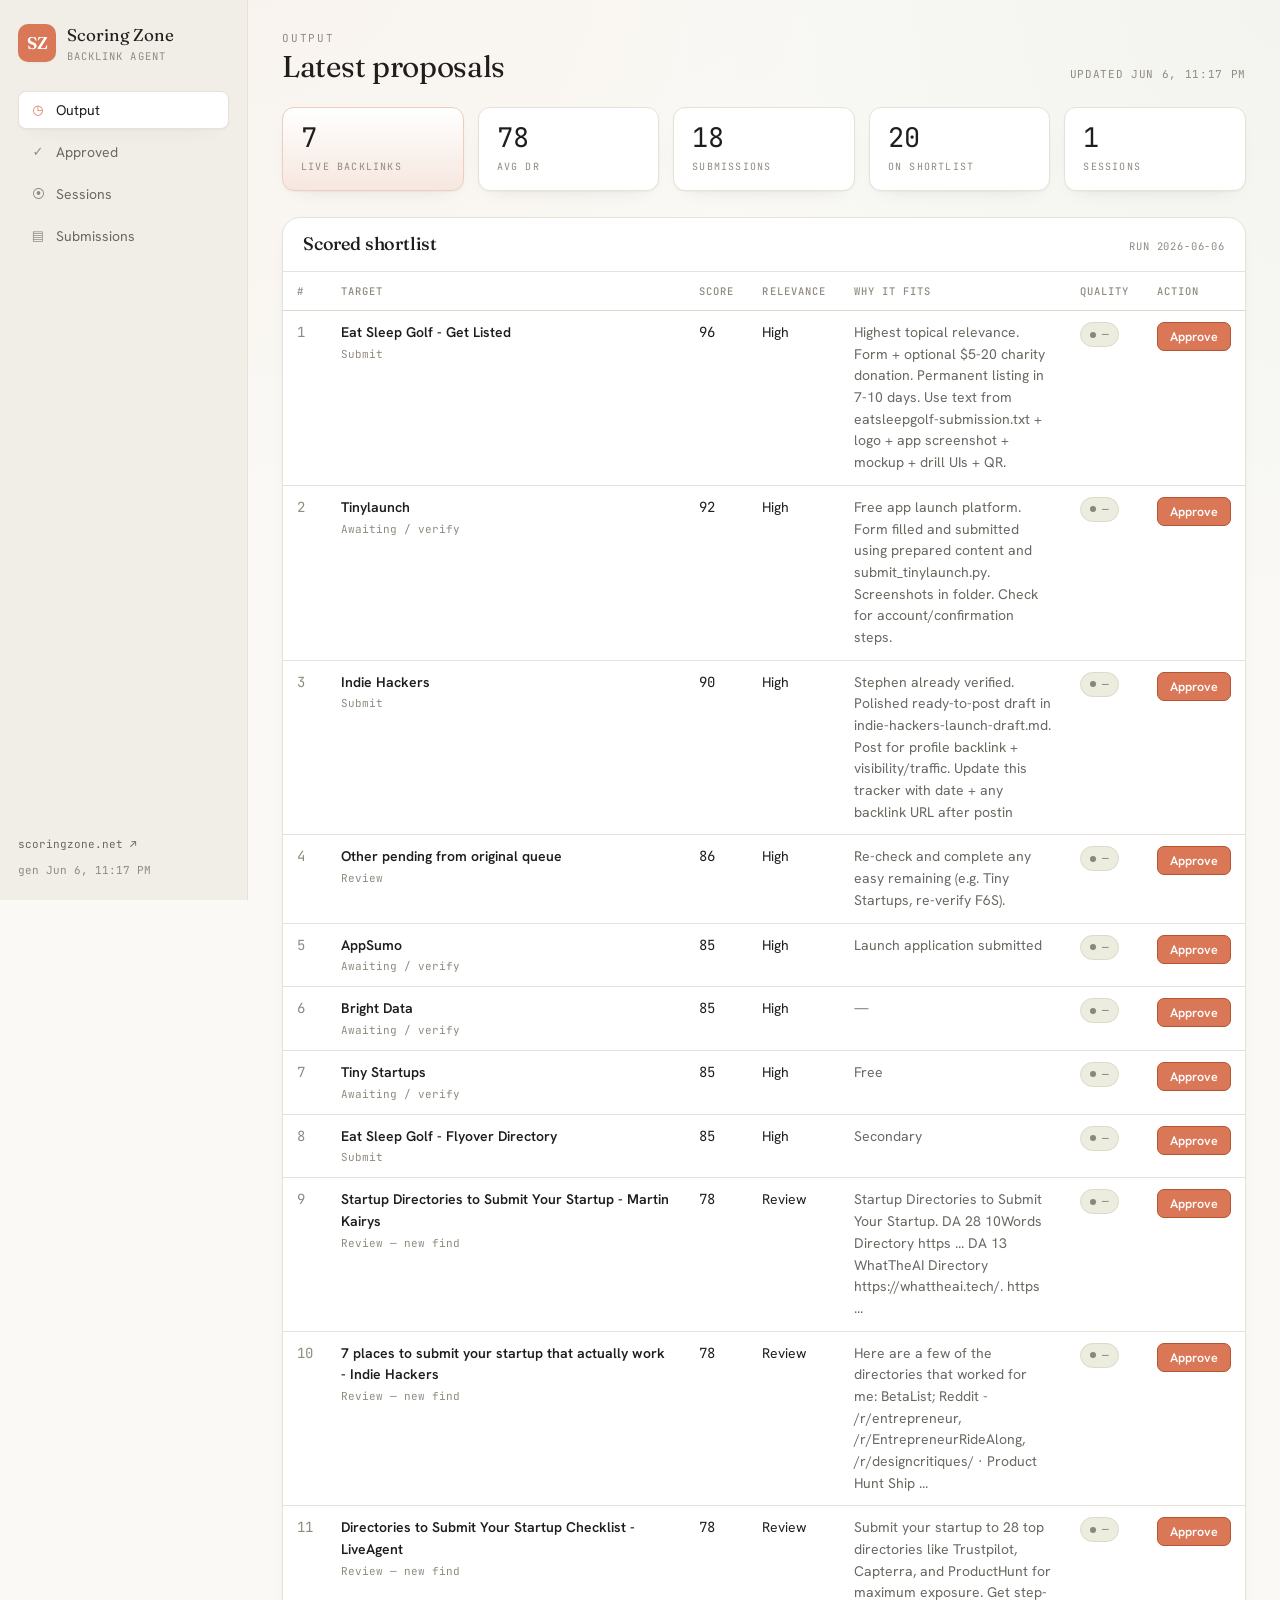
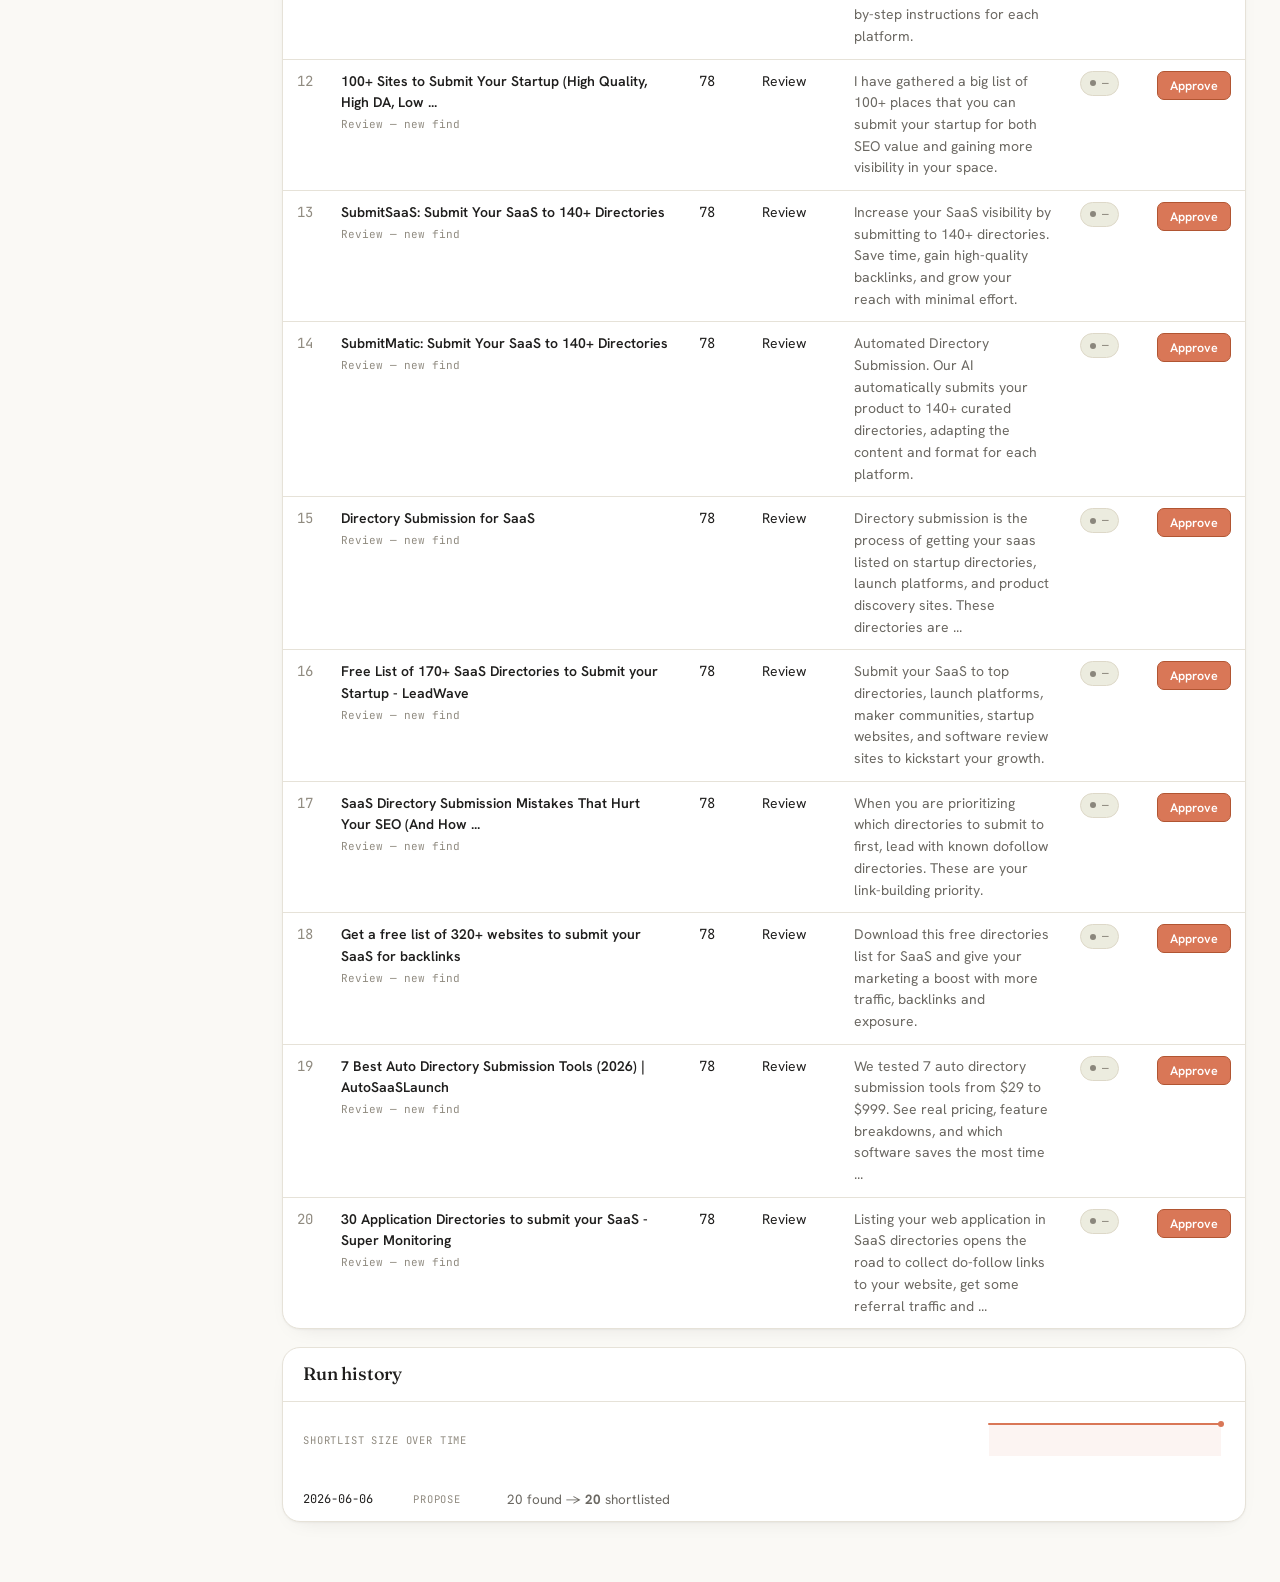
==== docs/index.html @ a73889c8 "Add data-driven qualification: spam-risk + quality-tier on every target (review item 6) Makes the di" ====
<!DOCTYPE html>
<html lang="en">
<head>
<meta charset="UTF-8" />
<meta name="viewport" content="width=device-width, initial-scale=1.0" />
<title>Scoring Zone · Backlink Dashboard</title>
<link rel="stylesheet" href="tokens.css?v=5" />
<link rel="stylesheet" href="styles.css?v=5" />
</head>
<body>
  <div class="shell">
    <aside class="sidebar">
      <div class="brand">
        <div class="mark">SZ</div>
        <div>
          <div class="brand-name">Scoring Zone</div>
          <div class="brand-sub">Backlink agent</div>
        </div>
      </div>
      <nav class="nav" id="nav">
        <button class="nav-item active" data-view="output"><span class="ic">◷</span> Output</button>
        <button class="nav-item" data-view="approved"><span class="ic">✓</span> Approved</button>
        <button class="nav-item" data-view="sessions"><span class="ic">⦿</span> Sessions</button>
        <button class="nav-item" data-view="submissions"><span class="ic">▤</span> Submissions</button>
      </nav>
      <div class="side-foot">
        <a href="https://www.scoringzone.net" target="_blank" rel="noopener">scoringzone.net ↗</a>
        <div class="gen mono" id="gen"></div>
      </div>
    </aside>

    <main class="main">
      <header class="topbar">
        <div>
          <div class="kicker" id="crumb">Output</div>
          <h1 id="title">Latest proposals</h1>
        </div>
        <div class="updated mono" id="updated"></div>
      </header>

      <section class="kpis" id="kpis"></section>

      <section class="view" id="view-output">
        <div class="panel">
          <div class="panel-head"><h2>Scored shortlist</h2><span class="panel-meta" id="proposalMeta"></span></div>
          <div class="panel-body" id="proposals"></div>
        </div>
        <div class="panel">
          <div class="panel-head"><h2>Run history</h2></div>
          <div class="panel-body" id="runs"></div>
        </div>
      </section>

      <section class="view hidden" id="view-approved">
        <div class="panel">
          <div class="panel-head"><h2>Approved — to submit</h2><span class="panel-meta" id="approvedMeta"></span></div>
          <div class="panel-body" id="approved"></div>
        </div>
      </section>

      <section class="view hidden" id="view-sessions">
        <div class="panel">
          <div class="panel-head"><h2>Steel sessions</h2><span class="panel-meta">viewer links omitted (public page)</span></div>
          <div class="panel-body" id="sessions"></div>
        </div>
      </section>

      <section class="view hidden" id="view-submissions">
        <div class="panel">
          <div class="panel-head"><h2>Directory submissions</h2><span class="panel-meta">click a column to sort</span></div>
          <div class="panel-body" id="submissions"></div>
        </div>
      </section>
    </main>
  </div>

  <script src="shared.js?v=5"></script>
  <script src="app.js?v=5"></script>
</body>
</html>
---- docs/tokens.css ----
/* ===========================================================================
   Scoring Zone Backlink Dashboard — shared design tokens (Claude style)
   Warm ink + clay on cream. Fraunces (display) · Hanken Grotesk (body) ·
   JetBrains Mono (data). Imported by all three variants + the chooser.
   =========================================================================== */

@import url('https://fonts.googleapis.com/css2?family=Fraunces:opsz,wght@9..144,400;9..144,500;9..144,600;9..144,400&family=Hanken+Grotesk:wght@400;500;600;700&family=JetBrains+Mono:wght@400;500&display=swap');

:root {
  /* surfaces */
  --bg:        #faf9f5;
  --panel:     #ffffff;
  --sunken:    #f0eee6;
  --sunken-2:  #e9e6da;
  --border:    #e6e2d8;
  --border-strong: #ddd8ca;

  /* ink */
  --ink:    #1f1e1d;
  --muted:  #6b6862;
  --faint:  #908b80;

  /* clay accent (the Claude signature) */
  --accent:      #d97757;
  --accent-ink:  #b15532;   /* readable clay for text/links on cream */
  --accent-soft: #f6e7df;   /* tint for chips / hovers */

  /* status (warm) */
  --live:    #3f7d5b;
  --live-bg: #e3ede4;
  --pending: #b8732f;
  --pending-bg: #f5e9d7;
  --blocked: #b0483c;
  --blocked-bg: #f3e1dd;
  --stone:   #807b71;
  --stone-bg:#ececdf;

  /* type */
  --font-display: 'Fraunces', Georgia, 'Times New Roman', serif;
  --font-body:    'Hanken Grotesk', ui-sans-serif, system-ui, -apple-system, sans-serif;
  --font-mono:    'JetBrains Mono', ui-monospace, 'SF Mono', Menlo, monospace;

  /* shape */
  --r-sm: 8px;
  --r:    12px;
  --r-lg: 18px;
  --shadow-soft: 0 1px 2px rgba(31,30,29,.04), 0 8px 24px -16px rgba(31,30,29,.18);
  --shadow-lift: 0 2px 4px rgba(31,30,29,.05), 0 18px 40px -24px rgba(31,30,29,.28);
}

* { box-sizing: border-box; }

html { -webkit-text-size-adjust: 100%; }

body {
  margin: 0;
  background: var(--bg);
  color: var(--ink);
  font-family: var(--font-body);
  font-size: 15.5px;
  line-height: 1.55;
  -webkit-font-smoothing: antialiased;
  text-rendering: optimizeLegibility;
  /* faint warm paper grain via layered gradients (no images) */
  background-image:
    radial-gradient(circle at 18% -10%, rgba(217,119,87,.05), transparent 42%),
    radial-gradient(circle at 100% 0%, rgba(63,125,91,.04), transparent 40%);
  background-attachment: fixed;
}

a { color: var(--accent-ink); text-decoration: none; }
a:hover { text-decoration: underline; text-underline-offset: 2px; }

h1, h2, h3 { font-family: var(--font-display); font-weight: 500; letter-spacing: -.01em; color: var(--ink); margin: 0; }
h1 { font-size: clamp(28px, 4vw, 42px); line-height: 1.05; }
h2 { font-size: clamp(20px, 2.4vw, 26px); line-height: 1.15; }

.mono { font-family: var(--font-mono); }

/* eyebrow / section label */
.kicker {
  font-family: var(--font-mono);
  font-size: 11px;
  letter-spacing: .16em;
  text-transform: uppercase;
  color: var(--faint);
}

/* status badge ----------------------------------------------------------- */
.badge {
  display: inline-flex;
  align-items: center;
  gap: 6px;
  font-family: var(--font-mono);
  font-size: 11px;
  letter-spacing: .04em;
  text-transform: uppercase;
  padding: 3px 9px;
  border-radius: 999px;
  white-space: nowrap;
  border: 1px solid transparent;
}
.badge::before { content: ""; width: 6px; height: 6px; border-radius: 50%; background: currentColor; opacity: .9; }
.badge.live    { color: var(--live);    background: var(--live-bg);    border-color: #cfe0d2; }
.badge.pending { color: var(--pending); background: var(--pending-bg); border-color: #ecdcc0; }
.badge.blocked { color: var(--blocked); background: var(--blocked-bg); border-color: #ecccc5; }
.badge.default { color: var(--stone);   background: var(--stone-bg);   border-color: #ddd8c8; }

/* DR pill ---------------------------------------------------------------- */
.dr {
  font-family: var(--font-mono);
  font-size: 13px;
  font-weight: 500;
  color: var(--ink);
}
.dr-bar { height: 4px; border-radius: 2px; background: var(--accent); opacity: .85; }
.dr-track { background: var(--sunken-2); border-radius: 2px; height: 4px; }

/* tables (shared base) --------------------------------------------------- */
table { border-collapse: collapse; width: 100%; }
th, td { text-align: left; padding: 11px 14px; vertical-align: top; }
thead th {
  font-family: var(--font-mono);
  font-size: 10.5px;
  letter-spacing: .1em;
  text-transform: uppercase;
  color: var(--faint);
  font-weight: 500;
  border-bottom: 1px solid var(--border-strong);
}
tbody td { border-bottom: 1px solid var(--border); font-size: 14px; }
tbody tr:last-child td { border-bottom: none; }
.num { font-family: var(--font-mono); font-variant-numeric: tabular-nums; }
.truncate { max-width: 1px; }      /* used with width hints per-variant */
.cell-why { color: var(--muted); }

/* sortable header affordance */
th.sortable { cursor: pointer; user-select: none; }
th.sortable:hover { color: var(--accent-ink); }
th.sortable .arrow { opacity: .5; margin-left: 4px; }
th.sortable[aria-sort] .arrow { opacity: 1; color: var(--accent-ink); }

/* sparkline -------------------------------------------------------------- */
.spark { display: block; overflow: visible; }
.spark .line {
  fill: none; stroke: var(--accent); stroke-width: 2;
  stroke-linecap: round; stroke-linejoin: round;
  stroke-dasharray: 1000; stroke-dashoffset: 1000;
  animation: spark-draw 1.1s ease forwards .2s;
}
.spark .dot { fill: var(--accent); }
.spark .area { fill: var(--accent); opacity: .08; }
@keyframes spark-draw { to { stroke-dashoffset: 0; } }

/* row reveal on load ----------------------------------------------------- */
@keyframes rise { from { opacity: 0; transform: translateY(6px); } to { opacity: 1; transform: none; } }
.reveal { animation: rise .5s ease both; }

/* empty state ------------------------------------------------------------ */
.empty {
  padding: 28px;
  text-align: center;
  color: var(--faint);
  font-family: var(--font-mono);
  font-size: 12px;
  letter-spacing: .04em;
}

@media (prefers-reduced-motion: reduce) {
  .spark .line { animation: none; stroke-dashoffset: 0; }
  .reveal { animation: none; }
}
---- docs/styles.css ----
/* Variant B — Console / Workbench. Sidebar + KPIs + dense sortable tables. */

.shell { display: grid; grid-template-columns: 248px 1fr; min-height: 100vh; }

/* sidebar ---------------------------------------------------------------- */
.sidebar {
  background: var(--sunken);
  border-right: 1px solid var(--border);
  padding: 22px 18px;
  display: flex; flex-direction: column; gap: 26px;
  position: sticky; top: 0; height: 100vh;
}
.brand { display: flex; align-items: center; gap: 11px; }
.mark {
  width: 38px; height: 38px; border-radius: 10px;
  background: var(--accent); color: #fff;
  display: grid; place-items: center;
  font-family: var(--font-display); font-weight: 600; font-size: 17px;
  box-shadow: var(--shadow-soft);
}
.brand-name { font-family: var(--font-display); font-size: 17px; }
.brand-sub { font-family: var(--font-mono); font-size: 10.5px; letter-spacing: .1em; text-transform: uppercase; color: var(--faint); }

.nav { display: flex; flex-direction: column; gap: 4px; }
.nav-item {
  display: flex; align-items: center; gap: 10px;
  font-family: var(--font-body); font-size: 14px; color: var(--muted);
  background: none; border: 1px solid transparent; border-radius: var(--r-sm);
  padding: 9px 11px; cursor: pointer; text-align: left; width: 100%;
  transition: background .15s ease, color .15s ease;
}
.nav-item .ic { font-size: 13px; width: 16px; text-align: center; color: var(--faint); }
.nav-item:hover { background: var(--sunken-2); color: var(--ink); }
.nav-item.active { background: var(--panel); color: var(--ink); border-color: var(--border); box-shadow: var(--shadow-soft); }
.nav-item.active .ic { color: var(--accent); }

.side-foot { margin-top: auto; font-family: var(--font-mono); font-size: 11px; }
.side-foot a { color: var(--muted); }
.side-foot .gen { color: var(--faint); margin-top: 10px; line-height: 1.4; }

/* main ------------------------------------------------------------------- */
.main { padding: 30px 34px 60px; max-width: 1180px; }
.topbar { display: flex; align-items: flex-end; justify-content: space-between; gap: 20px; margin-bottom: 24px; }
.topbar h1 { font-size: 30px; font-weight: 400; margin-top: 4px; }
.updated { font-size: 11px; letter-spacing: .06em; color: var(--faint); text-transform: uppercase; }

/* KPI cards */
.kpis { display: grid; grid-template-columns: repeat(5, 1fr); gap: 14px; margin-bottom: 26px; }
@media (max-width: 1080px) { .kpis { grid-template-columns: repeat(2, 1fr); } }
.kpi {
  background: var(--panel); border: 1px solid var(--border); border-radius: var(--r);
  padding: 16px 18px; box-shadow: var(--shadow-soft);
}
.kpi .v { font-family: var(--font-mono); font-size: 27px; line-height: 1; color: var(--ink); }
.kpi .v small { font-size: 14px; color: var(--faint); }
.kpi .k { font-family: var(--font-mono); font-size: 10px; letter-spacing: .12em; text-transform: uppercase; color: var(--faint); margin-top: 8px; }
.kpi.accent { background: linear-gradient(180deg, #fff, var(--accent-soft)); border-color: #eccdbf; }

/* panels + tables */
.view { display: grid; grid-template-columns: 1fr; gap: 18px; }
.view.hidden { display: none; }
.panel { background: var(--panel); border: 1px solid var(--border); border-radius: var(--r-lg); box-shadow: var(--shadow-soft); overflow: hidden; }
.panel-head { display: flex; align-items: baseline; justify-content: space-between; gap: 14px; padding: 16px 20px; border-bottom: 1px solid var(--border); }
.panel-head h2 { font-size: 18px; font-weight: 500; }
.panel-meta { font-family: var(--font-mono); font-size: 10.5px; letter-spacing: .08em; text-transform: uppercase; color: var(--faint); }
.panel-body { overflow-x: auto; }

.panel-body table { font-size: 13.5px; }
.panel-body thead th { position: sticky; top: 0; background: var(--panel); z-index: 1; }
.panel-body tbody tr:hover td { background: #fbfaf6; }
.t-name { font-weight: 600; }
.t-name .sub { display:block; font-weight: 400; font-size: 11px; color: var(--faint); font-family: var(--font-mono); margin-top: 2px; }
.t-name a { color: var(--ink); }
.t-name a:hover { color: var(--accent-ink); }
.cell-notes { color: var(--muted); max-width: 34ch; }
.cell-why { color: var(--muted); max-width: 30ch; }
.cell-date { font-family: var(--font-mono); font-size: 12px; color: var(--faint); white-space: nowrap; }

.dr-cell { display: flex; align-items: center; gap: 9px; min-width: 96px; }
.dr-cell .dr-track { flex: 1; max-width: 60px; }
.dr-cell .dr-bar { width: var(--w, 0%); }

.runs-list { display: flex; flex-direction: column; gap: 0; }
.run-row { display: flex; align-items: center; gap: 14px; padding: 11px 20px; border-bottom: 1px solid var(--border); font-size: 13.5px; }
.run-row:last-child { border-bottom: none; }
.run-row .rdate { font-family: var(--font-mono); font-size: 12px; color: var(--ink); width: 96px; }
.run-row .rmode { font-family: var(--font-mono); font-size: 10.5px; text-transform: uppercase; letter-spacing: .08em; color: var(--faint); width: 80px; }
.run-row .rfig { color: var(--muted); }
.trend-card { padding: 18px 20px; display: flex; align-items: center; justify-content: space-between; gap: 16px; }

/* Approve button (Output → Action column) ------------------------------- */
.cell-approve { white-space: nowrap; }
.approve-btn {
  font-family: var(--font-body); font-size: 12.5px; font-weight: 600;
  color: #fff; background: var(--accent); border: 1px solid var(--accent-ink);
  border-radius: 7px; padding: 5px 12px; cursor: pointer;
  transition: filter .12s ease, opacity .12s ease;
}
.approve-btn:hover { filter: brightness(1.05); }
.approve-btn:disabled { opacity: .6; cursor: default; }
.approve-btn.approve-err { background: var(--blocked-bg); color: var(--blocked); border-color: var(--blocked); }

@media (max-width: 760px) {
  .shell { grid-template-columns: 1fr; }
  .sidebar { position: static; height: auto; flex-direction: row; align-items: center; flex-wrap: wrap; gap: 14px; }
  .nav { flex-direction: row; flex-wrap: wrap; }
  .side-foot { margin: 0; }
  .cell-notes, .cell-why { display: none; }
}
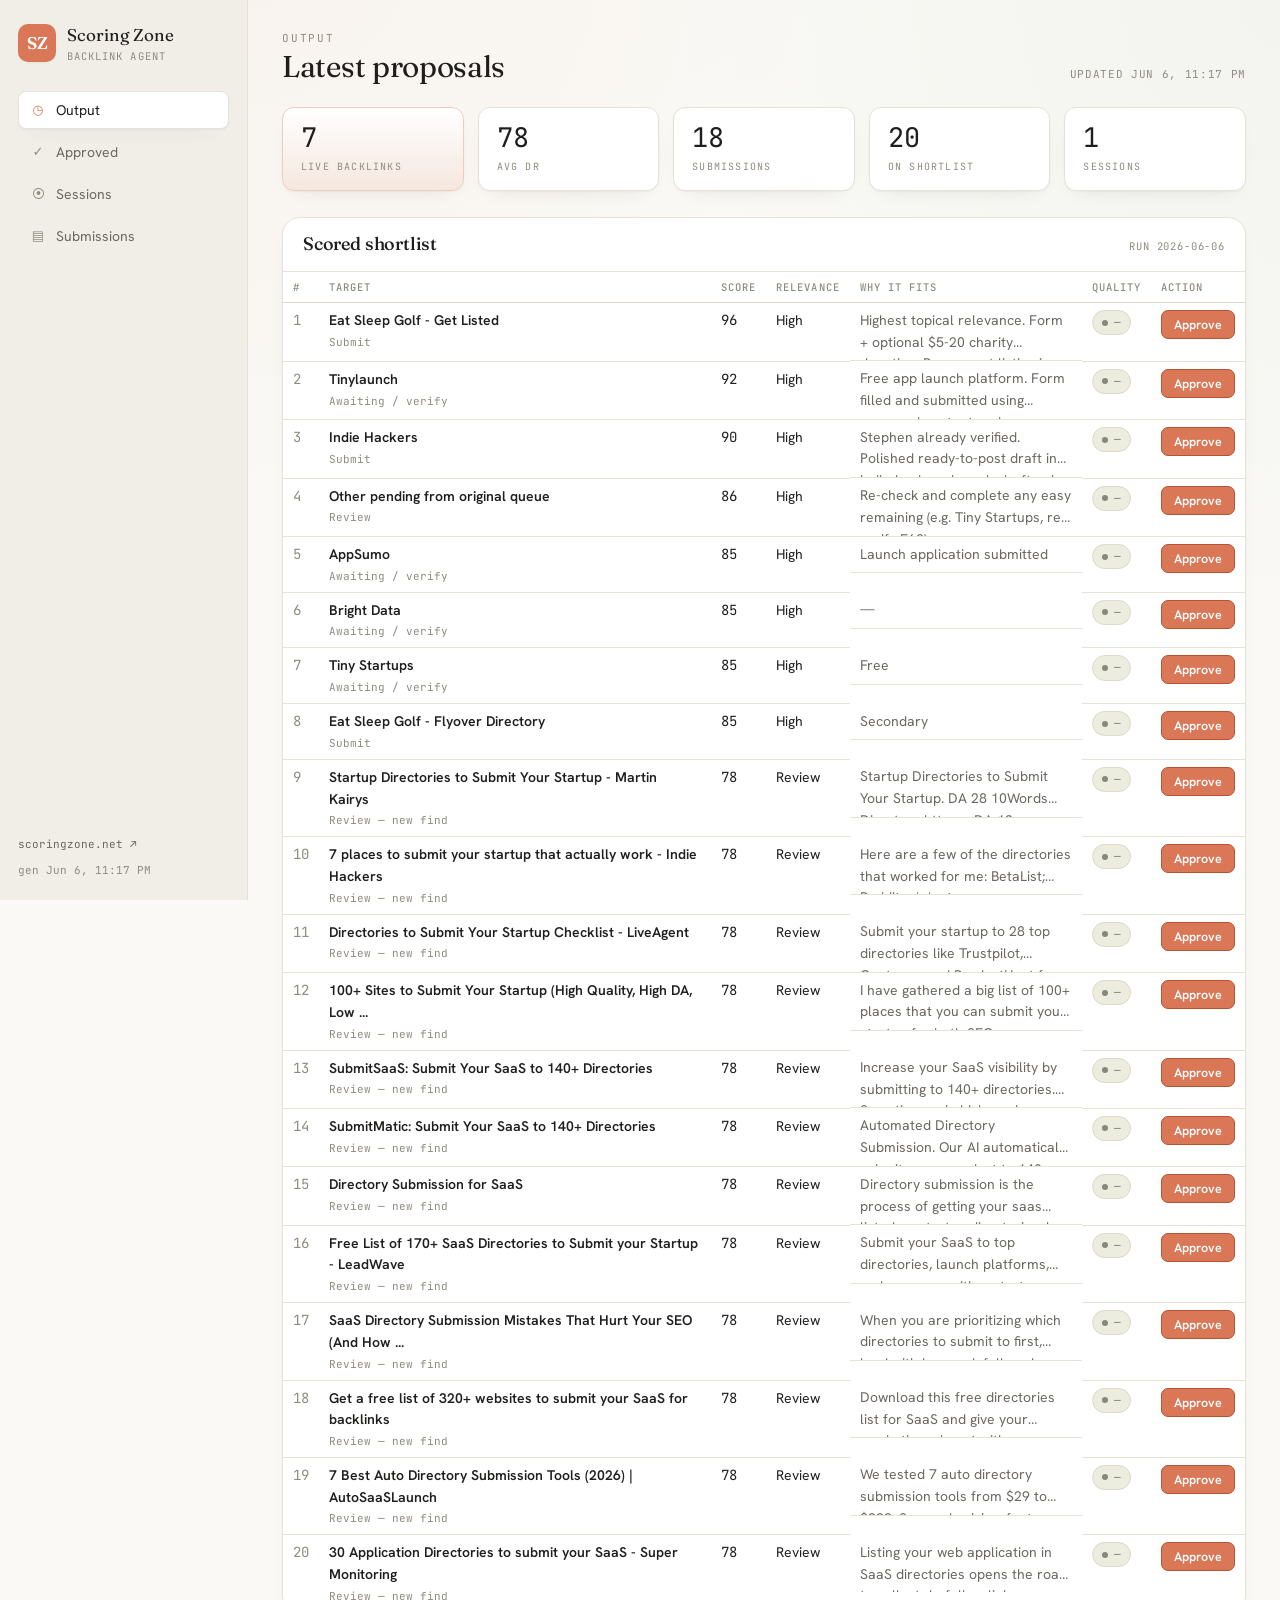
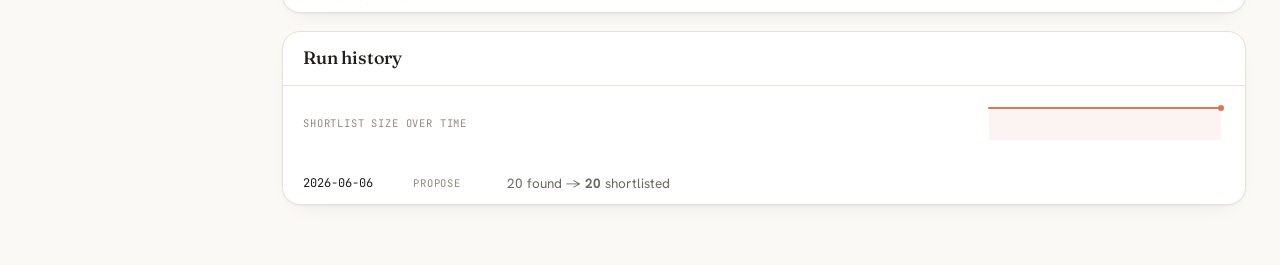
==== commit cb94df81: "Fix empty target names, show approved targets on Submissions, tighten Output table - Empty names: sc" ====
--- a/docs/index.html
+++ b/docs/index.html
@@ -4,8 +4,8 @@
 <meta charset="UTF-8" />
 <meta name="viewport" content="width=device-width, initial-scale=1.0" />
 <title>Scoring Zone · Backlink Dashboard</title>
-<link rel="stylesheet" href="tokens.css?v=5" />
-<link rel="stylesheet" href="styles.css?v=5" />
+<link rel="stylesheet" href="tokens.css?v=6" />
+<link rel="stylesheet" href="styles.css?v=6" />
 </head>
 <body>
   <div class="shell">
@@ -74,7 +74,7 @@
     </main>
   </div>
 
-  <script src="shared.js?v=5"></script>
-  <script src="app.js?v=5"></script>
+  <script src="shared.js?v=6"></script>
+  <script src="app.js?v=6"></script>
 </body>
 </html>
--- a/docs/styles.css
+++ b/docs/styles.css
@@ -73,7 +73,16 @@
 .t-name a { color: var(--ink); }
 .t-name a:hover { color: var(--accent-ink); }
 .cell-notes { color: var(--muted); max-width: 34ch; }
-.cell-why { color: var(--muted); max-width: 30ch; }
+.cell-why {
+  color: var(--muted); max-width: 260px;
+  display: -webkit-box; -webkit-line-clamp: 2; -webkit-box-orient: vertical;
+  overflow: hidden; text-overflow: ellipsis;
+}
+
+/* Output (proposals) table — compact, scannable */
+#proposals th, #proposals td { padding: 7px 10px; }
+#proposals .num { white-space: nowrap; }
+#proposals .cell-approve { white-space: nowrap; }
 .cell-date { font-family: var(--font-mono); font-size: 12px; color: var(--faint); white-space: nowrap; }
 
 .dr-cell { display: flex; align-items: center; gap: 9px; min-width: 96px; }
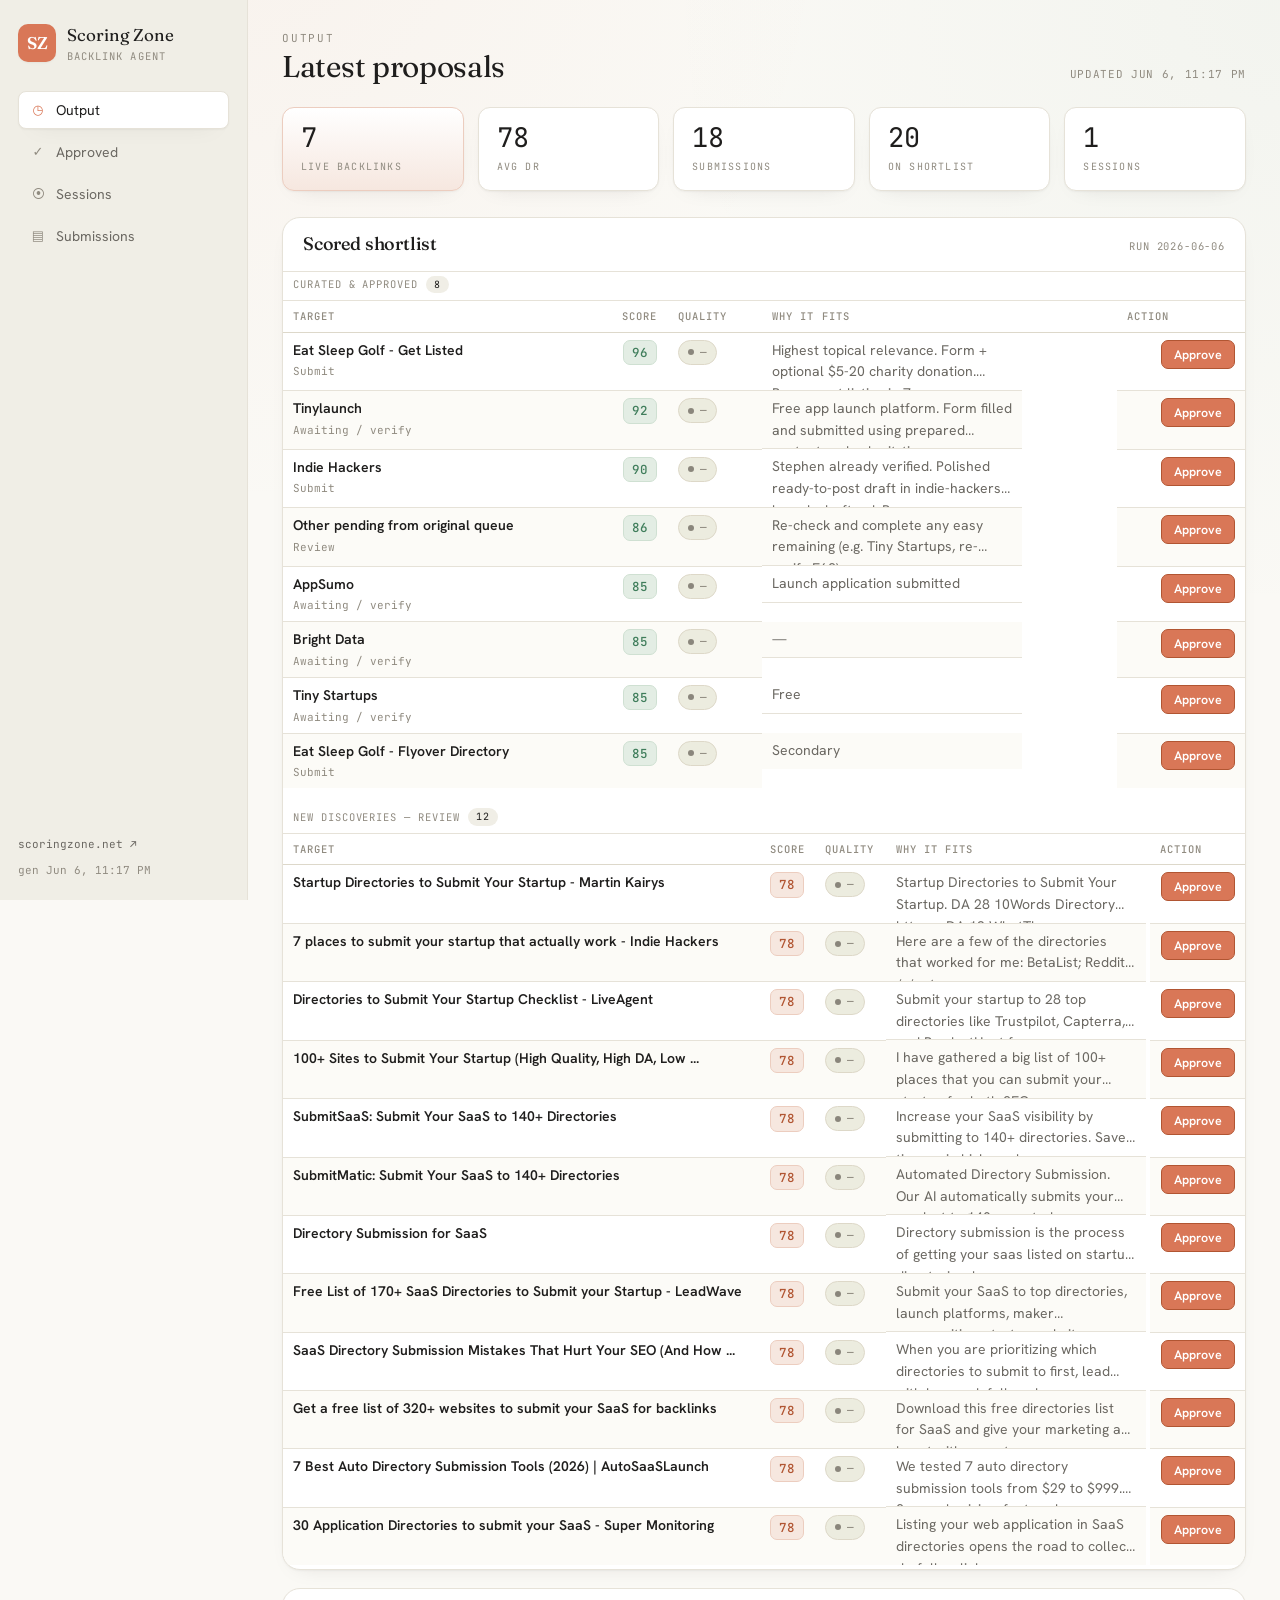
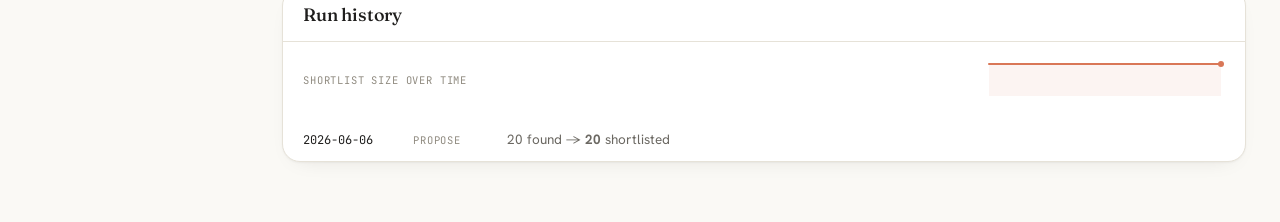
==== commit 3376a90e: "Redesign the Output shortlist into a grouped decision queue Design review fixes for the Output page:" ====
--- a/docs/index.html
+++ b/docs/index.html
@@ -4,8 +4,8 @@
 <meta charset="UTF-8" />
 <meta name="viewport" content="width=device-width, initial-scale=1.0" />
 <title>Scoring Zone · Backlink Dashboard</title>
-<link rel="stylesheet" href="tokens.css?v=6" />
-<link rel="stylesheet" href="styles.css?v=6" />
+<link rel="stylesheet" href="tokens.css?v=7" />
+<link rel="stylesheet" href="styles.css?v=7" />
 </head>
 <body>
   <div class="shell">
@@ -74,7 +74,7 @@
     </main>
   </div>
 
-  <script src="shared.js?v=6"></script>
-  <script src="app.js?v=6"></script>
+  <script src="shared.js?v=7"></script>
+  <script src="app.js?v=7"></script>
 </body>
 </html>
--- a/docs/styles.css
+++ b/docs/styles.css
@@ -79,10 +79,32 @@
   overflow: hidden; text-overflow: ellipsis;
 }
 
-/* Output (proposals) table — compact, scannable */
+/* Output (proposals) — grouped decision queue, compact + scannable */
 #proposals th, #proposals td { padding: 7px 10px; }
-#proposals .num { white-space: nowrap; }
-#proposals .cell-approve { white-space: nowrap; }
+#proposals .cell-approve { white-space: nowrap; text-align: right; }
+#proposals table { margin-bottom: 4px; }
+#proposals tbody tr:nth-child(even) td { background: #fcfbf7; }   /* subtle zebra */
+#proposals tbody tr:hover td { background: #f6f3ec; }
+
+/* group subheaders ("Curated & approved", "New discoveries — review") */
+.group-label {
+  font-family: var(--font-mono); font-size: 10.5px; letter-spacing: .09em; text-transform: uppercase;
+  color: var(--faint); padding: 16px 10px 7px; border-bottom: 1px solid var(--border);
+  display: flex; align-items: center; gap: 8px;
+}
+.group-label:first-child { padding-top: 4px; }
+.group-label span { color: var(--ink); background: var(--sunken); border-radius: 20px; padding: 1px 8px; font-size: 10px; }
+
+/* score chip — tinted by band so the best targets pop */
+.cell-score { width: 56px; text-align: center; }
+.score-chip {
+  display: inline-block; min-width: 30px; padding: 2px 8px; border-radius: 7px;
+  font-family: var(--font-mono); font-size: 12.5px; font-weight: 500; text-align: center;
+  border: 1px solid transparent;
+}
+.score-chip.band-high { color: var(--live);    background: var(--live-bg);    border-color: #cfe0d2; }
+.score-chip.band-mid  { color: var(--accent-ink); background: var(--accent-soft); border-color: #eccdbf; }
+.score-chip.band-low  { color: var(--stone);   background: var(--stone-bg);   border-color: #ddd8c8; }
 .cell-date { font-family: var(--font-mono); font-size: 12px; color: var(--faint); white-space: nowrap; }
 
 .dr-cell { display: flex; align-items: center; gap: 9px; min-width: 96px; }
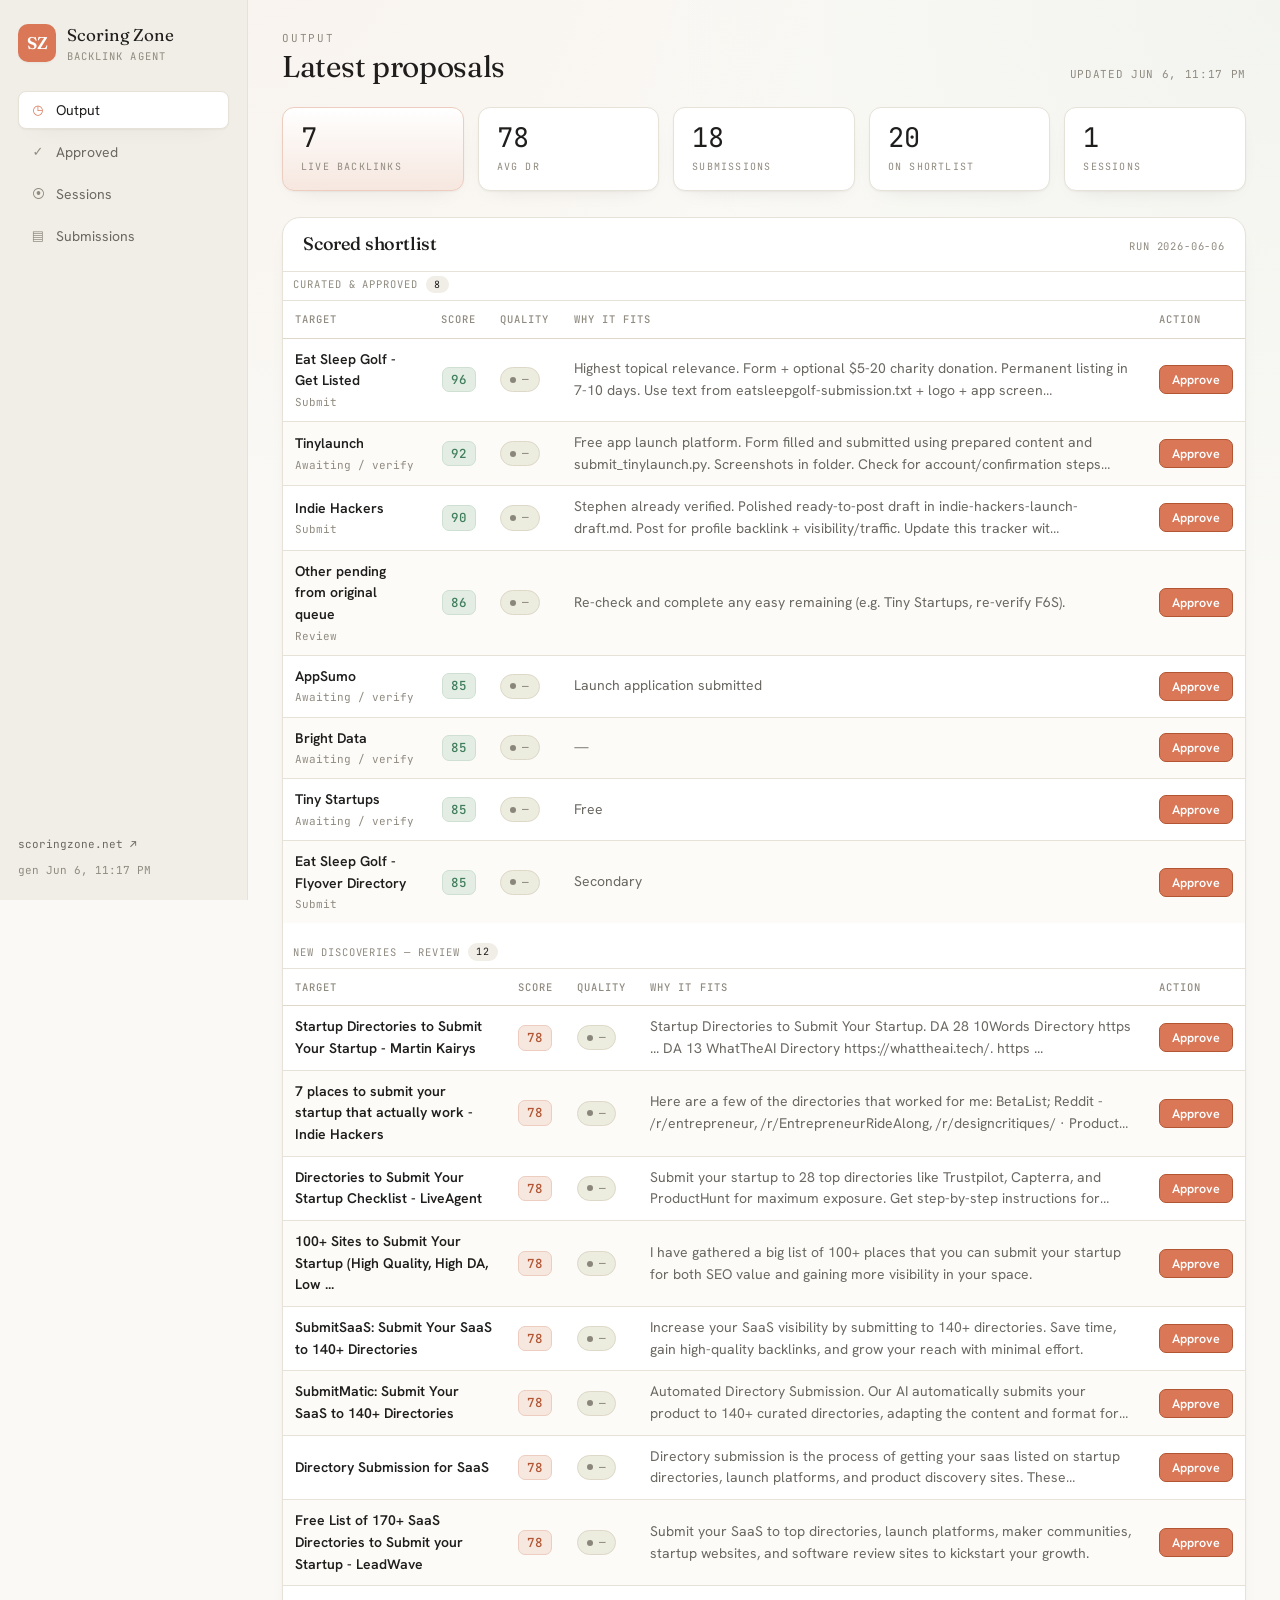
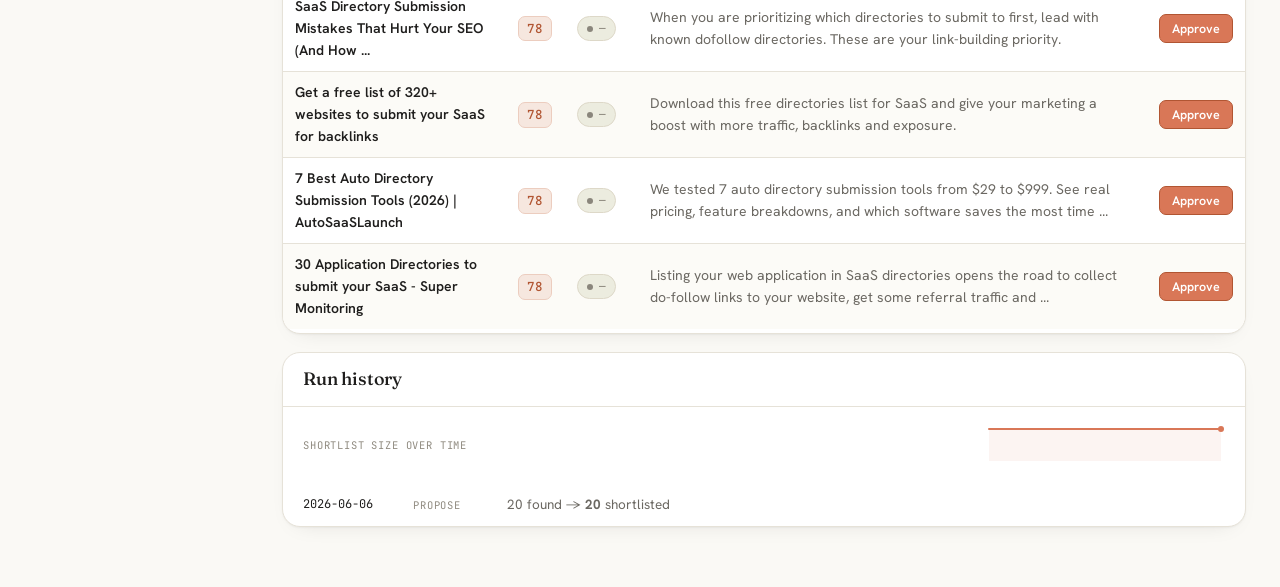
==== commit cac1334b: "Fix broken Why-it-fits cell + cut-off text in Output table The line-clamp used display:-webkit-box d" ====
--- a/docs/index.html
+++ b/docs/index.html
@@ -4,8 +4,8 @@
 <meta charset="UTF-8" />
 <meta name="viewport" content="width=device-width, initial-scale=1.0" />
 <title>Scoring Zone · Backlink Dashboard</title>
-<link rel="stylesheet" href="tokens.css?v=7" />
-<link rel="stylesheet" href="styles.css?v=7" />
+<link rel="stylesheet" href="tokens.css?v=8" />
+<link rel="stylesheet" href="styles.css?v=8" />
 </head>
 <body>
   <div class="shell">
@@ -74,7 +74,7 @@
     </main>
   </div>
 
-  <script src="shared.js?v=7"></script>
-  <script src="app.js?v=7"></script>
+  <script src="shared.js?v=8"></script>
+  <script src="app.js?v=8"></script>
 </body>
 </html>
--- a/docs/styles.css
+++ b/docs/styles.css
@@ -73,14 +73,16 @@
 .t-name a { color: var(--ink); }
 .t-name a:hover { color: var(--accent-ink); }
 .cell-notes { color: var(--muted); max-width: 34ch; }
-.cell-why {
-  color: var(--muted); max-width: 260px;
+/* The cell stays a normal table-cell (so row borders stay continuous); the clamp goes on the
+   inner span — applying display:-webkit-box to the <td> itself breaks the table layout. */
+.cell-why { color: var(--muted); min-width: 320px; }
+.cell-why .why-text {
   display: -webkit-box; -webkit-line-clamp: 2; -webkit-box-orient: vertical;
-  overflow: hidden; text-overflow: ellipsis;
+  overflow: hidden;
 }
 
 /* Output (proposals) — grouped decision queue, compact + scannable */
-#proposals th, #proposals td { padding: 7px 10px; }
+#proposals th, #proposals td { padding: 10px 12px; vertical-align: middle; }
 #proposals .cell-approve { white-space: nowrap; text-align: right; }
 #proposals table { margin-bottom: 4px; }
 #proposals tbody tr:nth-child(even) td { background: #fcfbf7; }   /* subtle zebra */
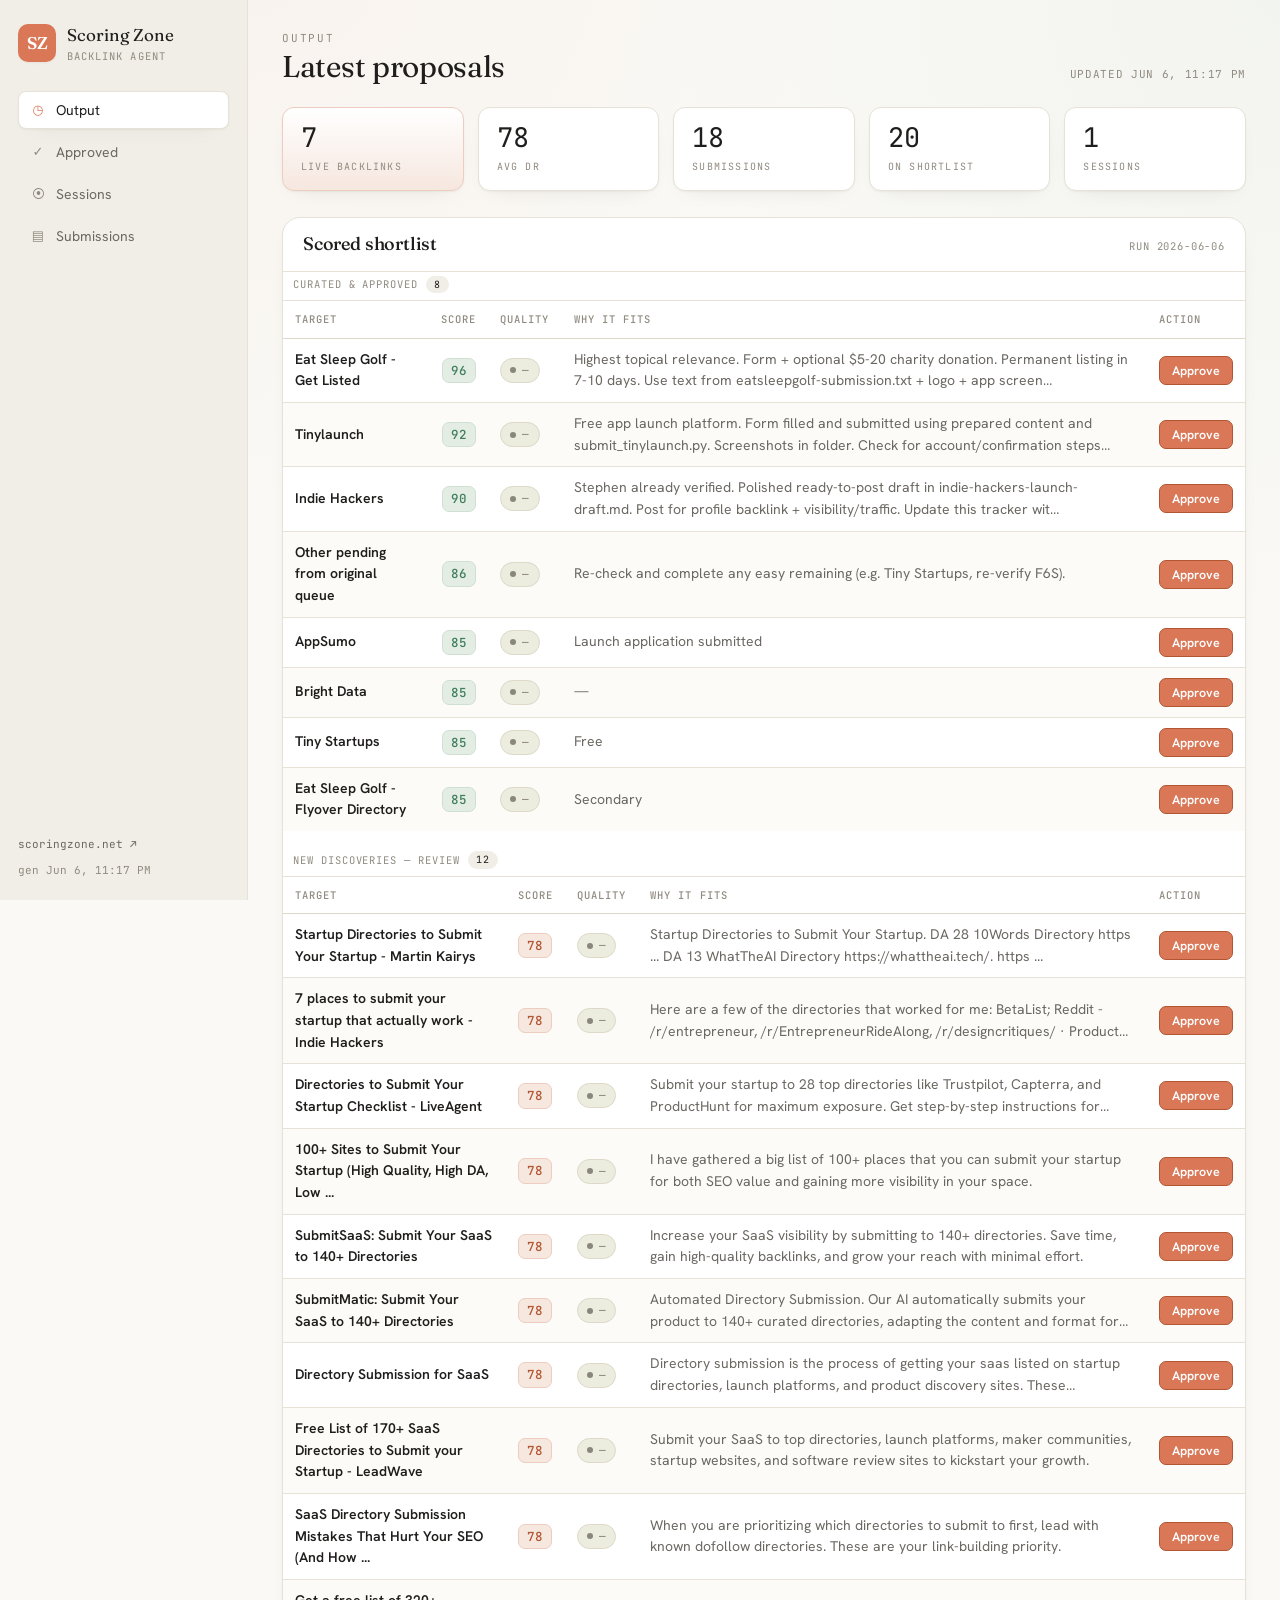
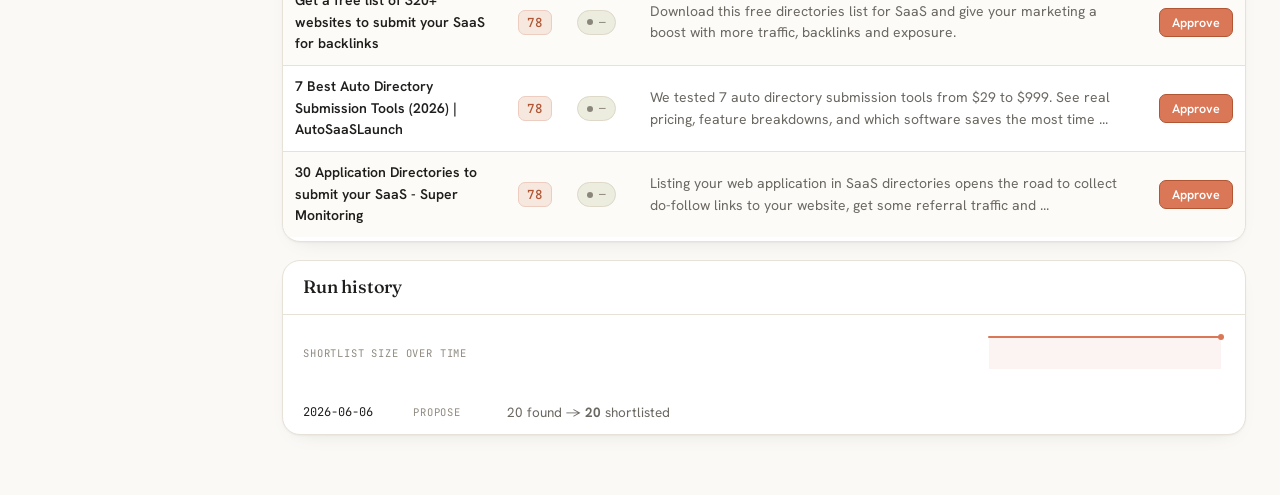
==== commit 6de74b41: "Make Curated group render identically to New discoveries Drop the extra Submit/Awaiting status sub-l" ====
--- a/docs/index.html
+++ b/docs/index.html
@@ -4,8 +4,8 @@
 <meta charset="UTF-8" />
 <meta name="viewport" content="width=device-width, initial-scale=1.0" />
 <title>Scoring Zone · Backlink Dashboard</title>
-<link rel="stylesheet" href="tokens.css?v=8" />
-<link rel="stylesheet" href="styles.css?v=8" />
+<link rel="stylesheet" href="tokens.css?v=9" />
+<link rel="stylesheet" href="styles.css?v=9" />
 </head>
 <body>
   <div class="shell">
@@ -74,7 +74,7 @@
     </main>
   </div>
 
-  <script src="shared.js?v=8"></script>
-  <script src="app.js?v=8"></script>
+  <script src="shared.js?v=9"></script>
+  <script src="app.js?v=9"></script>
 </body>
 </html>
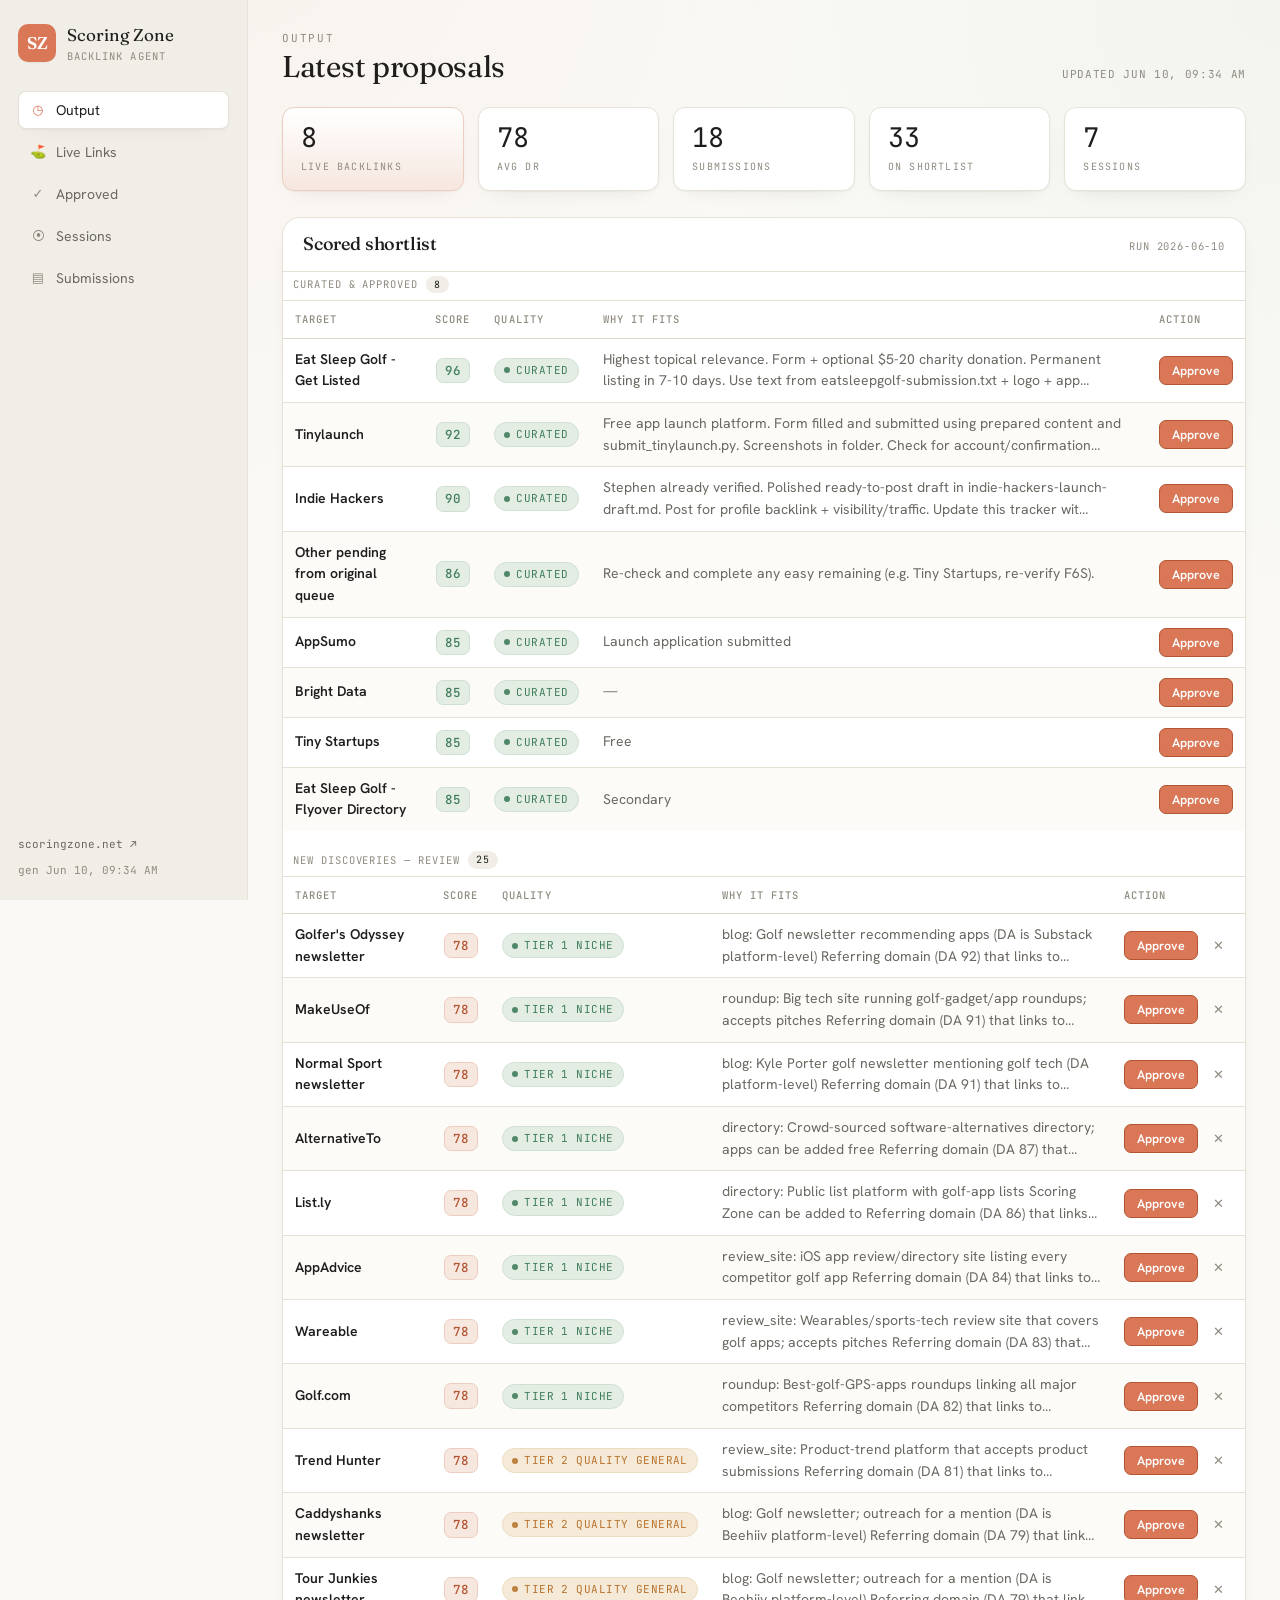
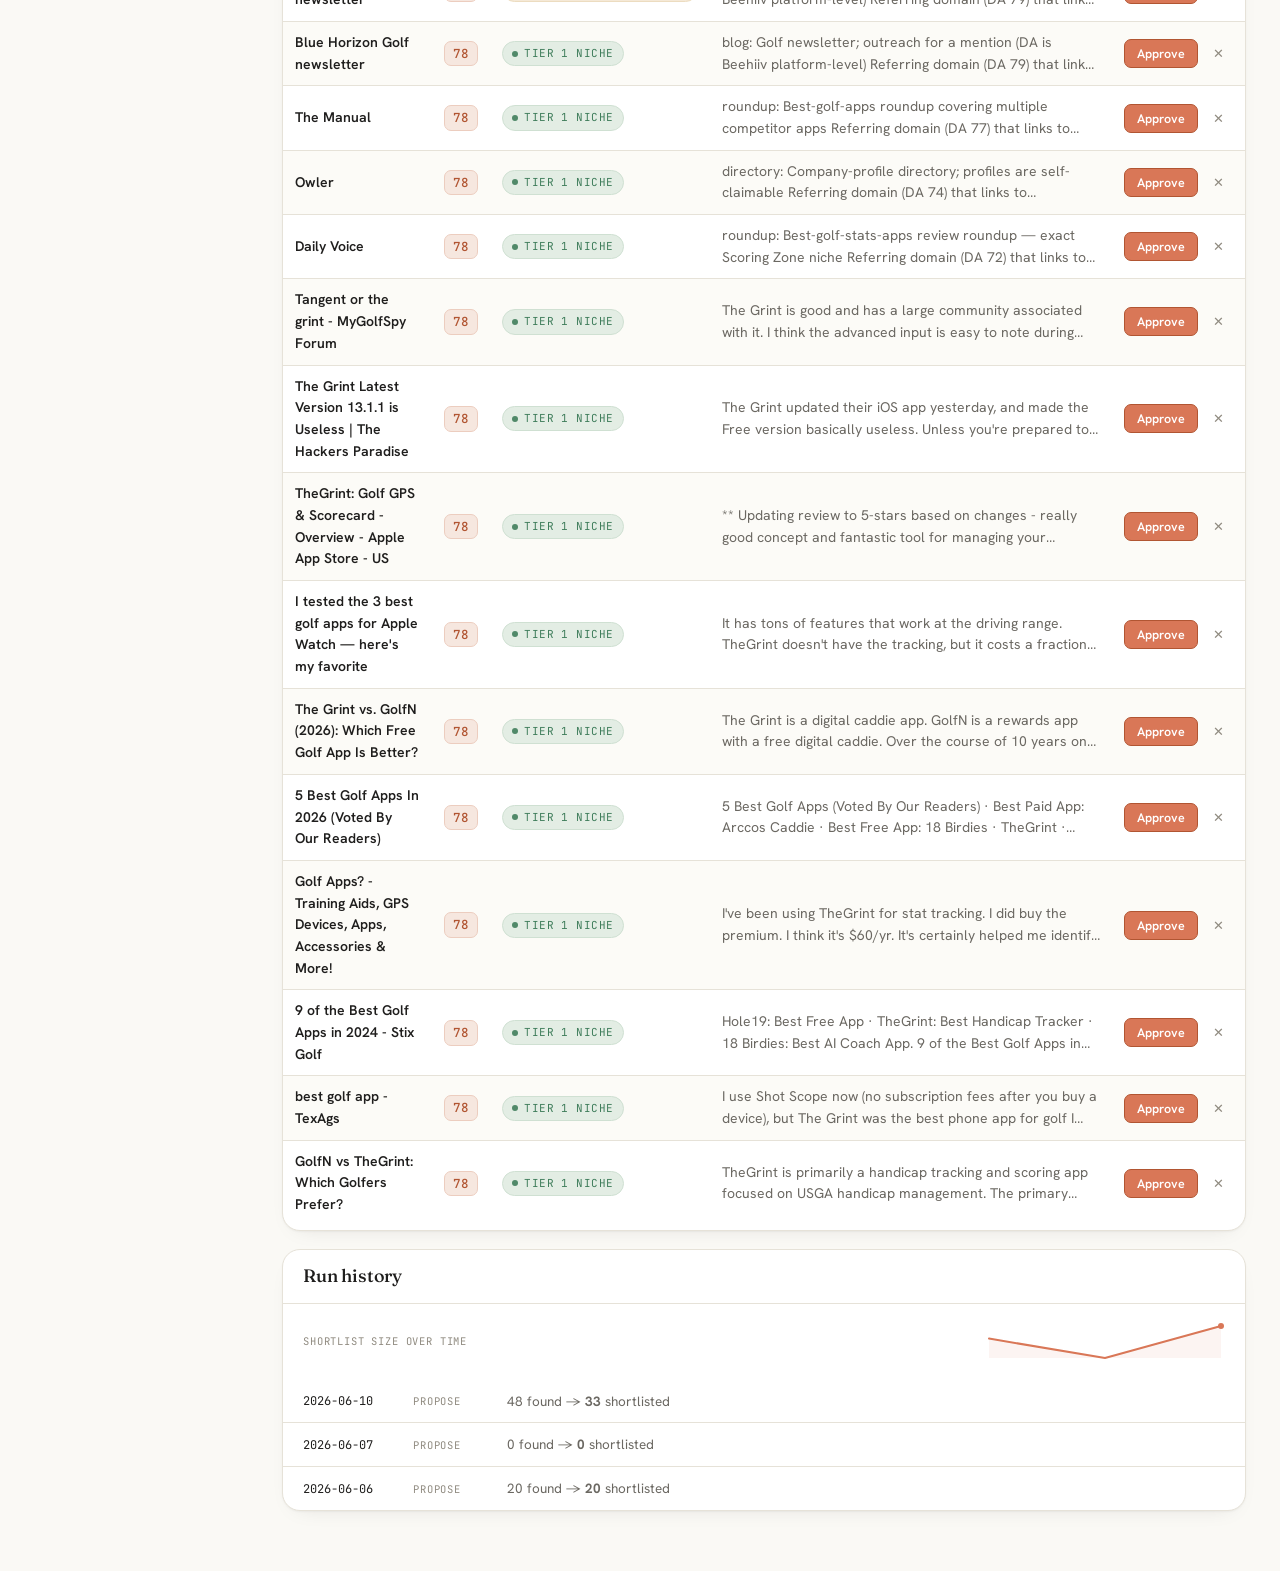
==== commit 3eb4678f: "Add Live Links verification page, Dismiss for suggestions, favicon, UX polish - Live Links tab: summ" ====
--- a/docs/index.html
+++ b/docs/index.html
@@ -4,8 +4,10 @@
 <meta charset="UTF-8" />
 <meta name="viewport" content="width=device-width, initial-scale=1.0" />
 <title>Scoring Zone · Backlink Dashboard</title>
-<link rel="stylesheet" href="tokens.css?v=9" />
-<link rel="stylesheet" href="styles.css?v=9" />
+<link rel="icon" type="image/svg+xml" href="data:image/svg+xml,%3Csvg xmlns='http://www.w3.org/2000/svg' viewBox='0 0 64 64'%3E%3Crect width='64' height='64' rx='17' fill='%23d97757'/%3E%3Ctext x='32' y='43' font-family='Georgia,serif' font-weight='600' font-size='30' fill='%23ffffff' text-anchor='middle'%3ESZ%3C/text%3E%3C/svg%3E" />
+<meta name="theme-color" content="#faf9f5" />
+<link rel="stylesheet" href="tokens.css?v=11" />
+<link rel="stylesheet" href="styles.css?v=11" />
 </head>
 <body>
   <div class="shell">
@@ -19,6 +21,7 @@
       </div>
       <nav class="nav" id="nav">
         <button class="nav-item active" data-view="output"><span class="ic">◷</span> Output</button>
+        <button class="nav-item" data-view="livelinks"><span class="ic">⛳</span> Live Links</button>
         <button class="nav-item" data-view="approved"><span class="ic">✓</span> Approved</button>
         <button class="nav-item" data-view="sessions"><span class="ic">⦿</span> Sessions</button>
         <button class="nav-item" data-view="submissions"><span class="ic">▤</span> Submissions</button>
@@ -51,6 +54,22 @@
         </div>
       </section>
 
+      <section class="view hidden" id="view-livelinks">
+        <div class="ll-summary" id="llSummary"></div>
+        <div class="panel panel-live">
+          <div class="panel-head"><h2>Live backlinks</h2><span class="panel-meta" id="llLiveMeta"></span></div>
+          <div class="panel-body" id="llLive"></div>
+        </div>
+        <div class="panel">
+          <div class="panel-head"><h2>Watching — awaiting link</h2><span class="panel-meta" id="llWatchMeta"></span></div>
+          <div class="panel-body" id="llWatching"></div>
+        </div>
+        <div class="panel">
+          <div class="panel-head"><h2>Needs attention</h2><span class="panel-meta" id="llAttnMeta"></span></div>
+          <div class="panel-body" id="llAttention"></div>
+        </div>
+      </section>
+
       <section class="view hidden" id="view-approved">
         <div class="panel">
           <div class="panel-head"><h2>Approved — to submit</h2><span class="panel-meta" id="approvedMeta"></span></div>
@@ -74,7 +93,7 @@
     </main>
   </div>
 
-  <script src="shared.js?v=9"></script>
-  <script src="app.js?v=9"></script>
+  <script src="shared.js?v=11"></script>
+  <script src="app.js?v=11"></script>
 </body>
 </html>
--- a/docs/tokens.css
+++ b/docs/tokens.css
@@ -158,15 +158,44 @@
 
 /* empty state ------------------------------------------------------------ */
 .empty {
-  padding: 28px;
+  padding: 40px 28px;
   text-align: center;
   color: var(--faint);
   font-family: var(--font-mono);
   font-size: 12px;
   letter-spacing: .04em;
 }
+.empty .empty-ic { display: block; font-size: 26px; color: var(--faint); margin-bottom: 10px; }
+.empty .empty-title { font-family: var(--font-body); font-size: 14.5px; font-weight: 600; color: var(--muted); letter-spacing: 0; }
+.empty .empty-hint { font-family: var(--font-mono); font-size: 11.5px; letter-spacing: .03em; color: var(--faint); margin-top: 5px; }
+
+/* keyboard focus — visible rings for tab navigation ----------------------- */
+:is(a, button, [tabindex]):focus-visible {
+  outline: 2px solid var(--accent);
+  outline-offset: 2px;
+  border-radius: 4px;
+}
+th.sortable:focus-visible { outline: 2px solid var(--accent); outline-offset: -2px; }
+
+/* toasts — action feedback (bottom-right, auto-dismiss) ------------------- */
+#toasts { position: fixed; right: 18px; bottom: 18px; display: flex; flex-direction: column; gap: 8px; z-index: 100; }
+.toast {
+  font-family: var(--font-mono); font-size: 12px; letter-spacing: .02em;
+  padding: 10px 14px; border-radius: var(--r-sm); border: 1px solid; box-shadow: var(--shadow-lift);
+  max-width: 340px; animation: toast-in .25s ease; transition: opacity .3s ease, transform .3s ease;
+}
+.toast.success { color: var(--live); background: var(--live-bg); border-color: #cfe0d2; }
+.toast.error   { color: var(--blocked); background: var(--blocked-bg); border-color: #ecccc5; }
+.toast.out { opacity: 0; transform: translateY(6px); }
+@keyframes toast-in { from { opacity: 0; transform: translateY(8px); } }
+
+/* row exit (dismissed suggestion) ----------------------------------------- */
+@keyframes row-fade { to { opacity: 0; } }
+tr.row-out td { animation: row-fade .25s ease forwards; }
 
 @media (prefers-reduced-motion: reduce) {
   .spark .line { animation: none; stroke-dashoffset: 0; }
   .reveal { animation: none; }
-}
+  .toast { animation: none; }
+  tr.row-out td { animation-duration: .01s; }
+}
--- a/docs/styles.css
+++ b/docs/styles.css
@@ -130,13 +130,51 @@
   transition: filter .12s ease, opacity .12s ease;
 }
 .approve-btn:hover { filter: brightness(1.05); }
-.approve-btn:disabled { opacity: .6; cursor: default; }
+.approve-btn:disabled { opacity: .5; cursor: not-allowed; filter: saturate(.4); }
 .approve-btn.approve-err { background: var(--blocked-bg); color: var(--blocked); border-color: var(--blocked); }
+
+/* Dismiss ✕ (discoveries only) — quiet until hovered, destructive on hover */
+.dismiss-btn {
+  font-size: 13px; line-height: 1; color: var(--faint); background: transparent;
+  border: 1px solid transparent; border-radius: 7px; padding: 5px 8px; cursor: pointer;
+  margin-left: 6px; transition: color .12s ease, background .12s ease;
+}
+.dismiss-btn:hover { color: var(--blocked); background: var(--blocked-bg); border-color: #ecccc5; }
+.dismiss-btn:disabled { opacity: .5; cursor: not-allowed; }
+
+/* Secondary action: "Mark submitted" on the Approved tab (outline style) */
+.mark-btn {
+  font-family: var(--font-body); font-size: 12px; font-weight: 600;
+  color: var(--accent-ink); background: transparent; border: 1px solid var(--border-strong);
+  border-radius: 7px; padding: 5px 10px; cursor: pointer; white-space: nowrap;
+  transition: background .12s ease, border-color .12s ease;
+}
+.mark-btn:hover { background: var(--accent-soft); border-color: #eccdbf; }
+.mark-btn:disabled { opacity: .5; cursor: not-allowed; }
+
+/* Live Links — summary strip + the "wins" panel --------------------------- */
+.ll-summary { display: flex; gap: 14px; flex-wrap: wrap; }
+.ll-stat {
+  display: flex; align-items: baseline; gap: 9px; background: var(--panel);
+  border: 1px solid var(--border); border-radius: var(--r); padding: 12px 18px;
+  box-shadow: var(--shadow-soft);
+}
+.ll-stat .n { font-family: var(--font-mono); font-size: 24px; line-height: 1; }
+.ll-stat .l { font-family: var(--font-mono); font-size: 10px; letter-spacing: .12em; text-transform: uppercase; color: var(--faint); }
+.ll-stat.live .n { color: var(--live); }
+.ll-stat.watching .n { color: var(--pending); }
+.ll-stat.attention .n { color: var(--blocked); }
+
+.panel-live { border-color: #cfe0d2; }
+.panel-live .panel-head { background: linear-gradient(180deg, #fff, var(--live-bg)); border-bottom-color: #cfe0d2; }
+.panel-live .panel-head h2::before { content: "●"; color: var(--live); font-size: 10px; margin-right: 8px; vertical-align: 2px; }
+.due-now { font-family: var(--font-mono); font-size: 12px; color: var(--accent-ink); font-weight: 600; }
+.waiting { color: var(--faint); font-family: var(--font-mono); font-size: 11px; }
 
 @media (max-width: 760px) {
   .shell { grid-template-columns: 1fr; }
   .sidebar { position: static; height: auto; flex-direction: row; align-items: center; flex-wrap: wrap; gap: 14px; }
   .nav { flex-direction: row; flex-wrap: wrap; }
   .side-foot { margin: 0; }
-  .cell-notes, .cell-why { display: none; }
+  .cell-notes, .cell-why, .cell-found, .cell-attempts { display: none; }
 }
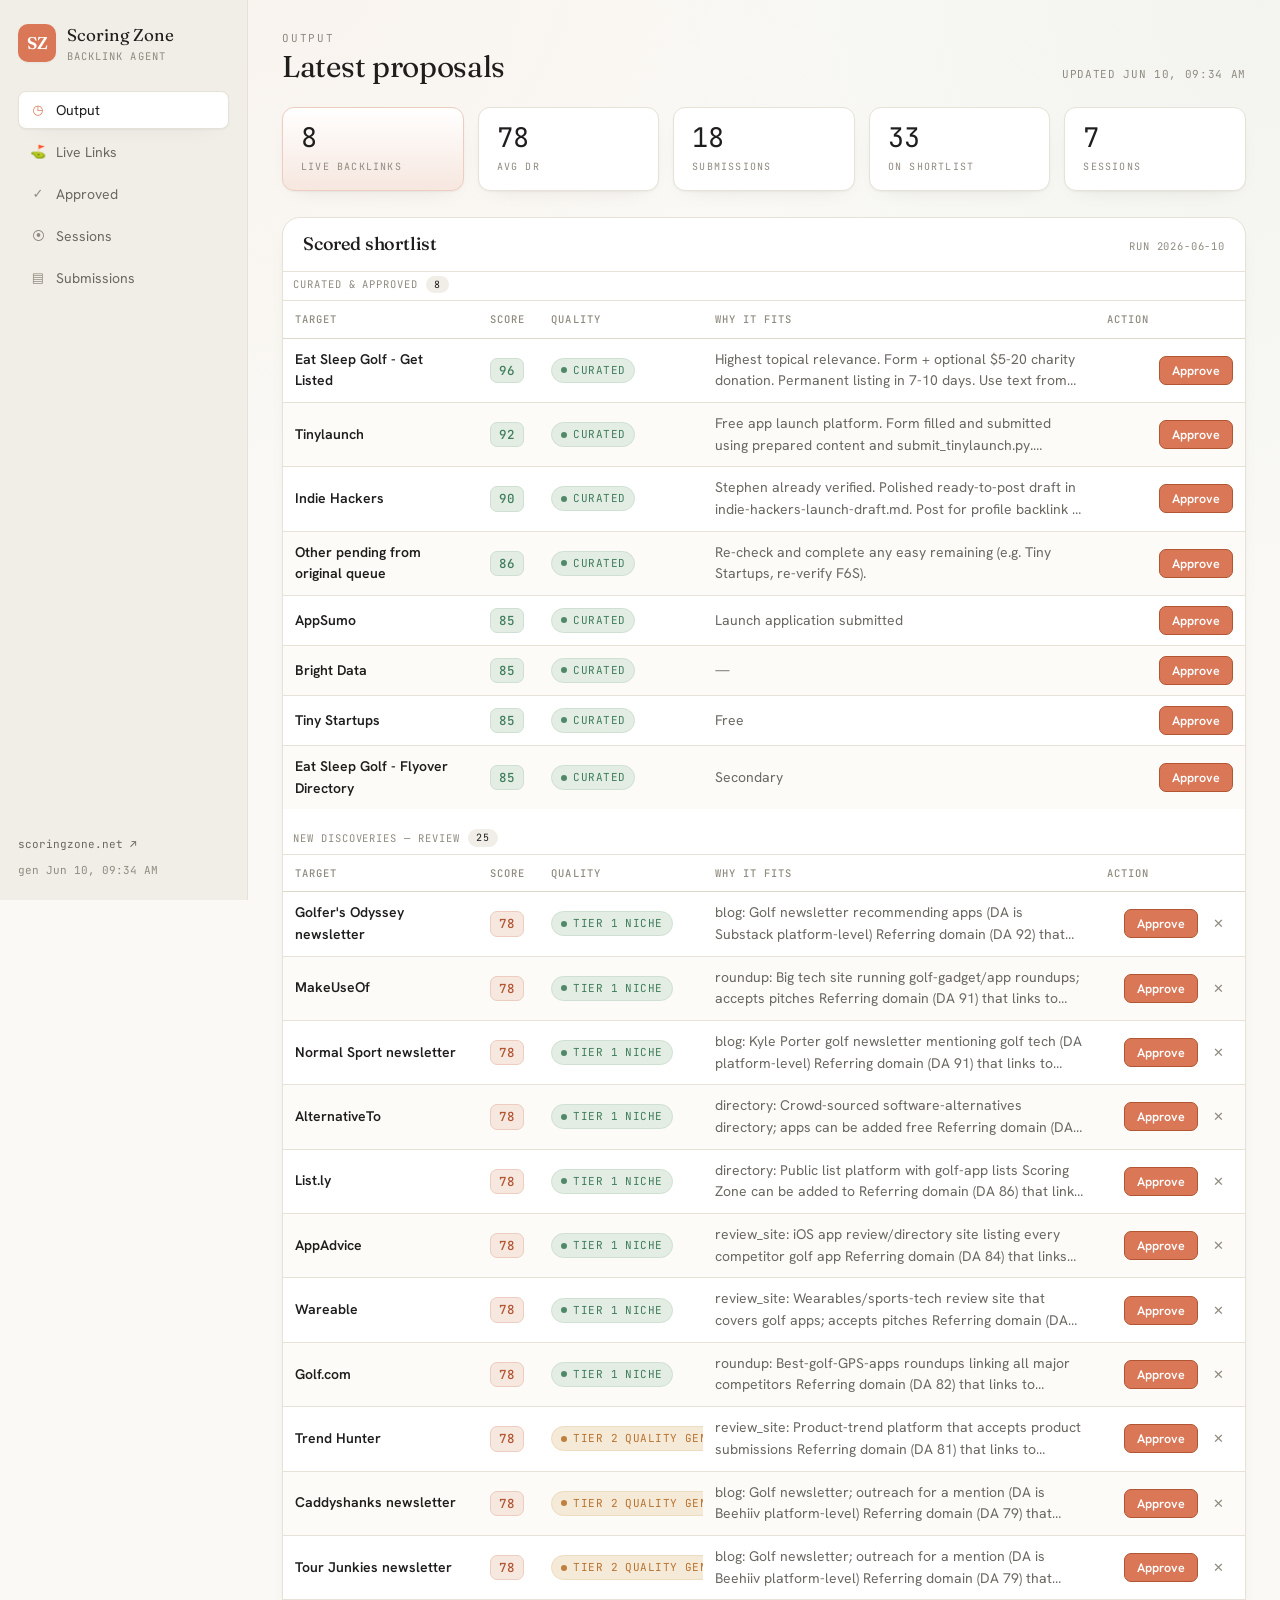
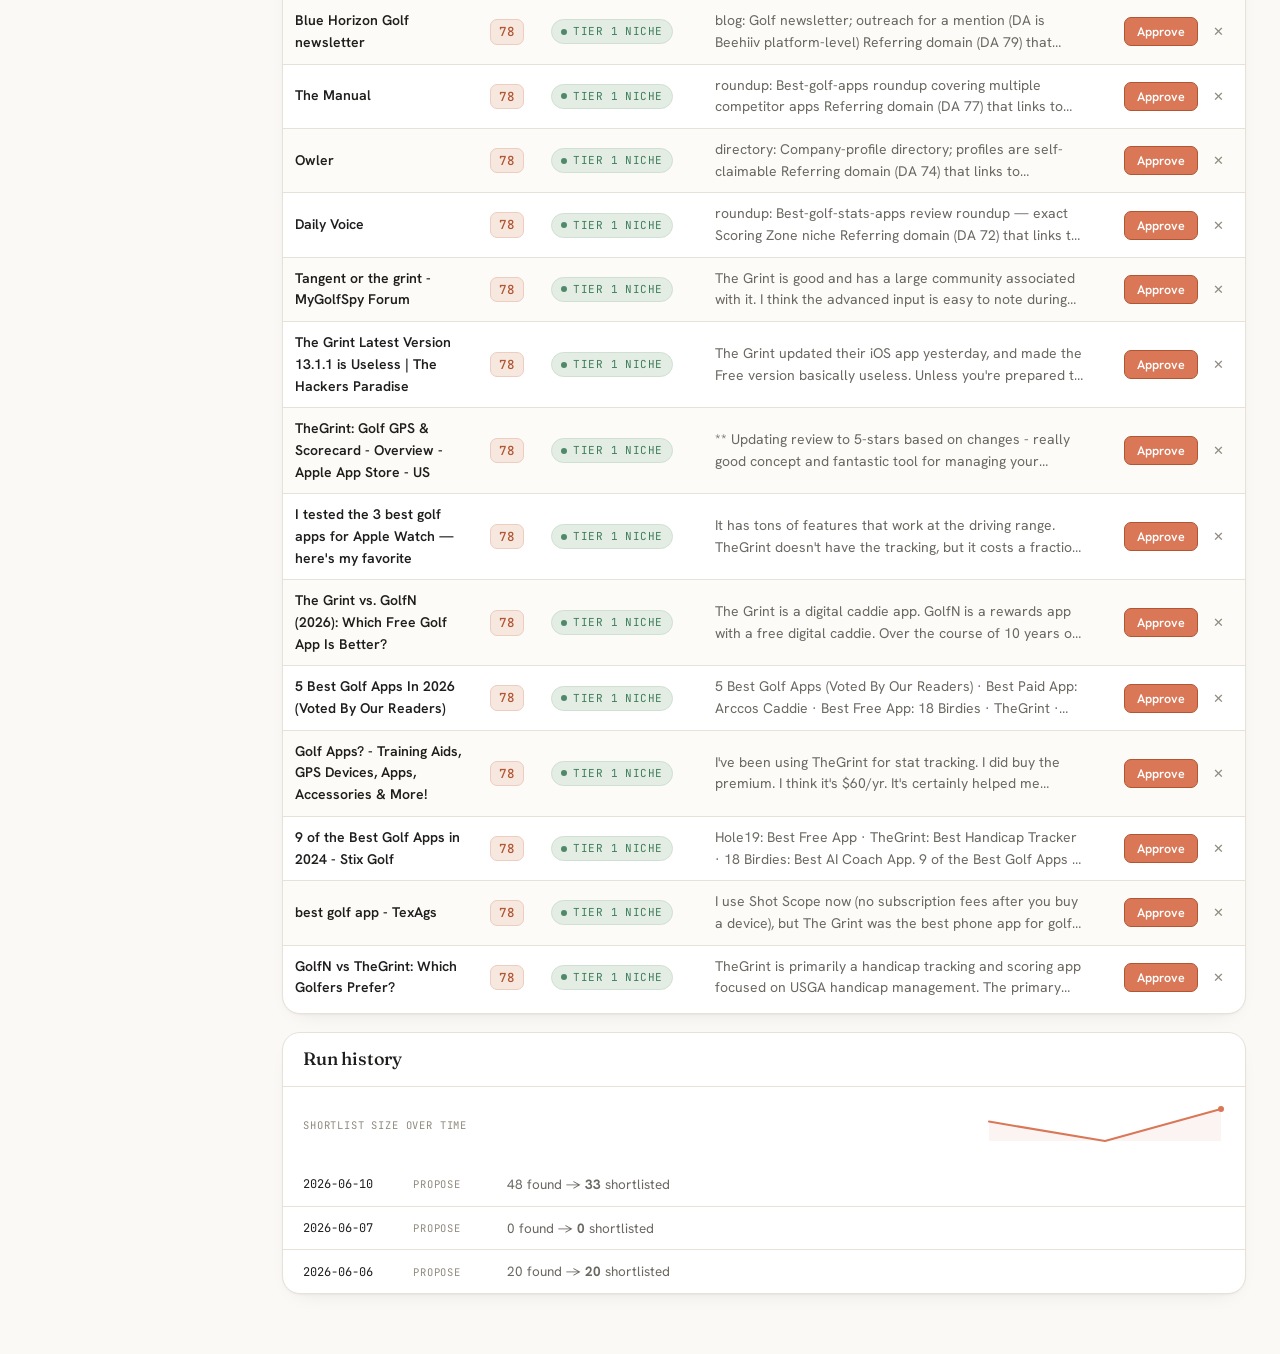
==== commit 377323a0: "Align Curated and Discoveries proposal groups to one shared column grid The two groups are separate " ====
--- a/docs/index.html
+++ b/docs/index.html
@@ -6,8 +6,8 @@
 <title>Scoring Zone · Backlink Dashboard</title>
 <link rel="icon" type="image/svg+xml" href="data:image/svg+xml,%3Csvg xmlns='http://www.w3.org/2000/svg' viewBox='0 0 64 64'%3E%3Crect width='64' height='64' rx='17' fill='%23d97757'/%3E%3Ctext x='32' y='43' font-family='Georgia,serif' font-weight='600' font-size='30' fill='%23ffffff' text-anchor='middle'%3ESZ%3C/text%3E%3C/svg%3E" />
 <meta name="theme-color" content="#faf9f5" />
-<link rel="stylesheet" href="tokens.css?v=11" />
-<link rel="stylesheet" href="styles.css?v=11" />
+<link rel="stylesheet" href="tokens.css?v=12" />
+<link rel="stylesheet" href="styles.css?v=12" />
 </head>
 <body>
   <div class="shell">
@@ -93,7 +93,7 @@
     </main>
   </div>
 
-  <script src="shared.js?v=11"></script>
-  <script src="app.js?v=11"></script>
+  <script src="shared.js?v=12"></script>
+  <script src="app.js?v=12"></script>
 </body>
 </html>
--- a/docs/styles.css
+++ b/docs/styles.css
@@ -87,6 +87,17 @@
 #proposals table { margin-bottom: 4px; }
 #proposals tbody tr:nth-child(even) td { background: #fcfbf7; }   /* subtle zebra */
 #proposals tbody tr:hover td { background: #f6f3ec; }
+
+/* Both proposal groups are separate <table>s; without a fixed grid each computes its
+   own column widths from content, so Curated and Discoveries misalign and look like
+   different formats. One shared fixed grid keeps every column at the same position. */
+#proposals table { table-layout: fixed; width: 100%; }
+#proposals th:nth-child(1) { width: 20%; }   /* Target */
+#proposals th:nth-child(2) { width: 64px; }  /* Score */
+#proposals th:nth-child(3) { width: 17%; }   /* Quality */
+#proposals th:nth-child(5) { width: 150px; } /* Action — Why it fits takes the rest */
+#proposals td.t-name { overflow-wrap: break-word; }
+#proposals td:nth-child(3) { overflow: hidden; text-overflow: ellipsis; white-space: nowrap; }
 
 /* group subheaders ("Curated & approved", "New discoveries — review") */
 .group-label {
